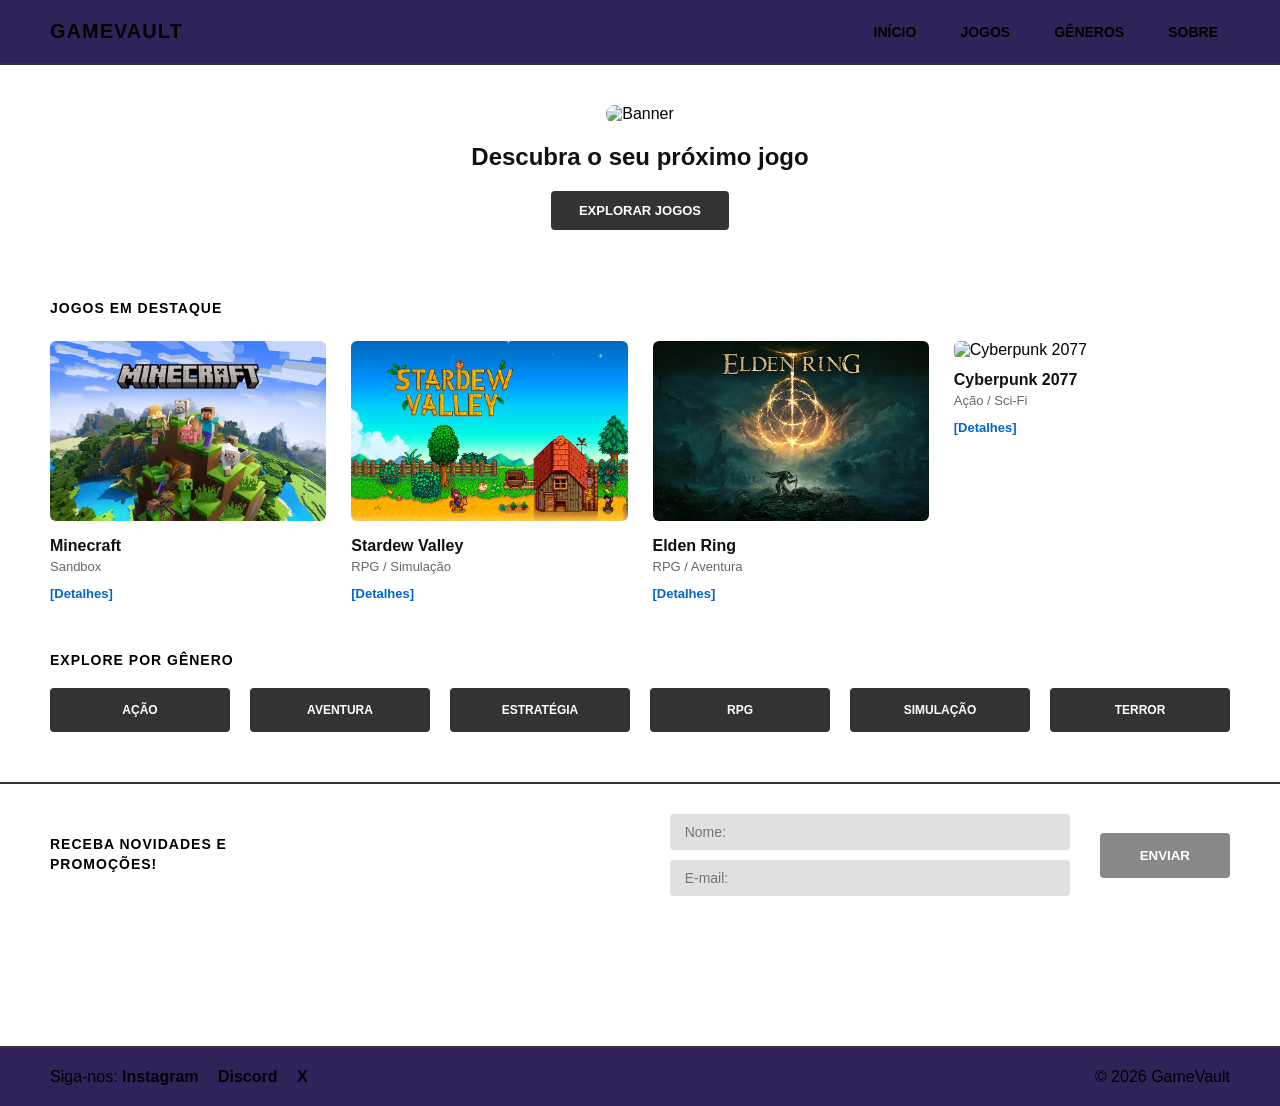
==== home.html @ a1e4e35f "criação da estrutura HTML inicial" ====
<!DOCTYPE html>
<html>
<head>
    <meta charset="UTF-8">
    <title>GAMEVAULT</title>
    <link rel="stylesheet" href="estilo.css">
</head>
<body>
    <header class="cabecalho">
        <div class="logo">GAMEVAULT</div>
        <nav class="menu-navegacao">
            <ul>
                <li><a href="#">INÍCIO</a></li>
                <li><a href="#">JOGOS</a></li>
                <li><a href="#">GÊNEROS</a></li>
                <li><a href="#">SOBRE</a></li>
            </ul>
        </nav>
    </header>
    <main>

        <section class="banner-principal">
            <img src="https://picsum.photos/id/96/4752/3168/" alt="Banner">
            <h2>Descubra o seu próximo jogo</h2>
            <button class="botao-explorar">Explorar Jogos</button>
        </section>

        <section class="destaques">
            <h3>JOGOS EM DESTAQUE</h3>
            <div class="grid-jogos">

                <article class="card-jogo">
                    <img src="imagens/minecraft.jpg" alt="Minecraft">
                    <h4>Minecraft</h4>
                    <p>Sandbox</p>
                    <a href="#" class="detalhes">[Detalhes]</a>
                </article>

                <article class="card-jogo">
                    <img src="imagens/stardew.jpg" alt="Stardew Valley">
                    <h4>Stardew Valley</h4>
                    <p>RPG / Simulação</p>
                    <a href="#" class="detalhes">[Detalhes]</a>
                </article>

                <article class="card-jogo">
                    <img src="imagens/eldenring.jpg" alt="Elden Ring">
                    <h4>Elden Ring</h4>
                    <p>RPG / Aventura</p>
                    <a href="#" class="detalhes">[Detalhes]</a>
                </article>

                <article class="card-jogo">
                    <img src="imagens/2077.jpg" alt="Cyberpunk 2077">
                    <h4>Cyberpunk 2077</h4>
                    <p>Ação / Sci-Fi</p>
                    <a href="#" class="detalhes">[Detalhes]</a>
                </article>
        </section>

        <section class="secao-generos">
            <h3>EXPLORE POR GÊNERO</h3>
            <div class="botoes-genero">
                <button class="btn-genero">Ação</button>
                <button class="btn-genero">Aventura</button>
                <button class="btn-genero">Estratégia</button>
                <button class="btn-genero">RPG</button>
                <button class="btn-genero">Simulação</button>
                <button class="btn-genero">Terror</button>
            </div>
        </section>

        <section class="secao-newsletter">
            <div class="newsletter-texto">
                <h3>RECEBA NOVIDADES E PROMOÇÕES!</h3>
            </div>

            <form class="form-novidades" onsubmit="event.preventDefault();">
                <div class="campos-grupo">
                    <input type="text" placeholder="Nome:" required>
                    <input type="email" placeholder="E-mail:" required>
                </div>

                <button type="submit" class="btn-enviar">
                    <span class="texto-botao">ENVIAR</span>
                </button>
            </form>
        </section>
    </main>
    <footer class="rodape">
        <div class="sociais">Siga-nos: <span>Instagram</span> <span>Discord</span> <span>X</span></div>
        <div class="copyright">© 2026 GameVault</div>
    </footer>
</body>
</html>
---- estilo.css ----
* {
    margin: 0;
    padding: 0;
    box-sizing: border-box;
    font-family: sans-serif;
}

header.cabecalho {
    display: flex;
    justify-content: space-between;
    align-items: center;
    padding: 20px 50px;
    background-color: #31235a;
    border-bottom: 2px solid #333;
}

header.cabecalho .logo {
    font-weight: bold;
    font-size: 20px;
    letter-spacing: 1px;
}

nav.menu-navegacao ul {
    list-style: none;
    display: flex;
}

nav.menu-navegacao li {
    margin-left: 20px;
}

nav.menu-navegacao a {
    text-decoration: none;
    color: #000000;
    font-weight:bold;
    font-size: 14px;
    padding: 4px 12px;
    border-radius: 4px;
    transition: all 0.2s ease;
}

nav.menu-navegacao a:hover {
    background-color: #c1aae6;
    transform: scale(0.95);
}

section.banner-principal {
    text-align: center;
    background-color: #ffffff;
    padding: 40px 50px;
    margin-bottom: 30px;
}

section.banner-principal img {
    width: 100%;
    max-height: 500px;
    object-fit: cover;
    object-position: center 35%;
    border-radius: 8px;
    margin-bottom: 20px;
}
section.banner-principal h2 {
    font-size: 24px;
    margin-bottom: 20px;
    color: #111;
}

section.banner-principal .botao-explorar {
    padding: 12px 28px;
    background-color: #333;
    color: #ffffff;
    border: none;
    font-weight: bold;
    text-transform: uppercase;
    font-size: 13px;
    cursor: pointer;
    border-radius: 4px;
    transition: all 0.2s ease;
}

section.banner-principal .botao-explorar:hover {
    background-color: #555;
}

section.botao-explorar .botao-explorar:active {
    transform: scale(0.95);
}

section.destaques {
    padding: 0 50px;
    margin-bottom: 50px;
}

section.destaques h3 {
    font-size: 14px;
    margin-bottom: 25px;
    letter-spacing: 1px;
}

.grid-jogos {
    display: grid;
    grid-template-columns: repeat(4, 1fr);
    gap: 25px;
}

article.card-jogo img {
    width: 100%;
    height: 180px;
    object-fit: cover;
    object-position: center 25%;
    border-radius: 6px;
    margin-bottom: 12px;
    transition: transform 0.2s ease;
}

article.card-jogo img:hover {
    transform: scale(1.03);
}

article.card-jogo h4 {
    font-size: 16px;
    color: #111;
    margin-bottom: 4px;
}

article.card-jogo p {
    font-size: 13px;
    color: #666;
    margin-bottom: 10px;
}

article.card-jogo a.detalhes {
    font-size: 13px;
    color: #0066cc;
    text-decoration: none;
    font-weight: bold;
}

article.card-jogo a.detalhes:hover {
    text-decoration: underline;
}

section.secao-generos {
    padding: 0 50px;
    margin-bottom: 50px;
}

section.secao-generos h3 {
    font-size: 14px;
    margin-bottom: 20px;
    letter-spacing: 1px;
}

.botoes-genero {
    display: grid;
    grid-template-columns: repeat(6, 1fr);
    gap: 20px;
}

.btn-genero {
    padding: 15px;
    background-color: #333;
    color: white;
    border: none;
    cursor: pointer;
    text-transform: uppercase;
    font-size: 12px;
    font-weight: bold;
    border-radius: 4px;
    transition: all 0.2s ease;
}

.btn-genero:hover {
    background-color: #555;
}

.btn-genero:active {
    transform: scale(0.95);
}

section.secao-newsletter {
    display: flex;
    justify-content: space-between;
    align-items: center;
    padding: 30px 50px;
    background-color: #ffffff;
    border-top: 2px solid #333;
    margin-bottom: 120px;
}

.newsletter-texto h3 {
    font-size: 14px;
    max-width: 200px;
    letter-spacing: 1px;
    line-height: 1.4;
}

form.form-novidades {
    display: flex;
    align-items: center;
    gap: 30px;
}

.campos-grupo {
    display: flex;
    flex-direction: column;
    gap: 10px;
}

form.form-novidades input {
    padding: 10px 15px;
    border: none;
    background-color: #e0e0e0;
    border-radius: 4px;
    width: 400px;
    font-size: 14px;
    color: #333;
}

form.form-novidades .btn-enviar {
    padding: 15px 40px;
    background-color: #888888;
    color: white;
    border: none;
    border-radius: 4px;
    font-weight: bold;
    text-transform: uppercase;
    cursor: pointer;
    transition: all 0.2s ease;
    position: relative;
    overflow: hidden;
}

form.form-novidades .btn-enviar:hover {
    background-color: #555555;
}

form.form-novidades:valid .btn-enviar:active {
    background-color: #2e7d32 !important;
    transition: none;
}

form.form-novidades:valid:focus-within .btn-enviar:focus {
    background-color: #2e7d32 !important;
}

form.form-novidades:valid:focus-within .btn-enviar:focus .texto-botao {
    font-size: 0;
}

form.form-novidades:valid:focus-within .btn-enviar:focus::after {
    content: "ENVIADO!";
    font-size: 12px;
    font-weight: bold;
    color: white;
}

footer.rodape {
    display: flex;
    justify-content: space-between;
    align-items: center;
    padding: 20px 50px;
    background-color: #31235a;
    border-top: 2px solid #333;
    font-size: 16px;
    width: 100%;
}

footer.rodape .sociais span {
    margin-right: 15px;
    font-weight: bold;
    color: #000000;
}
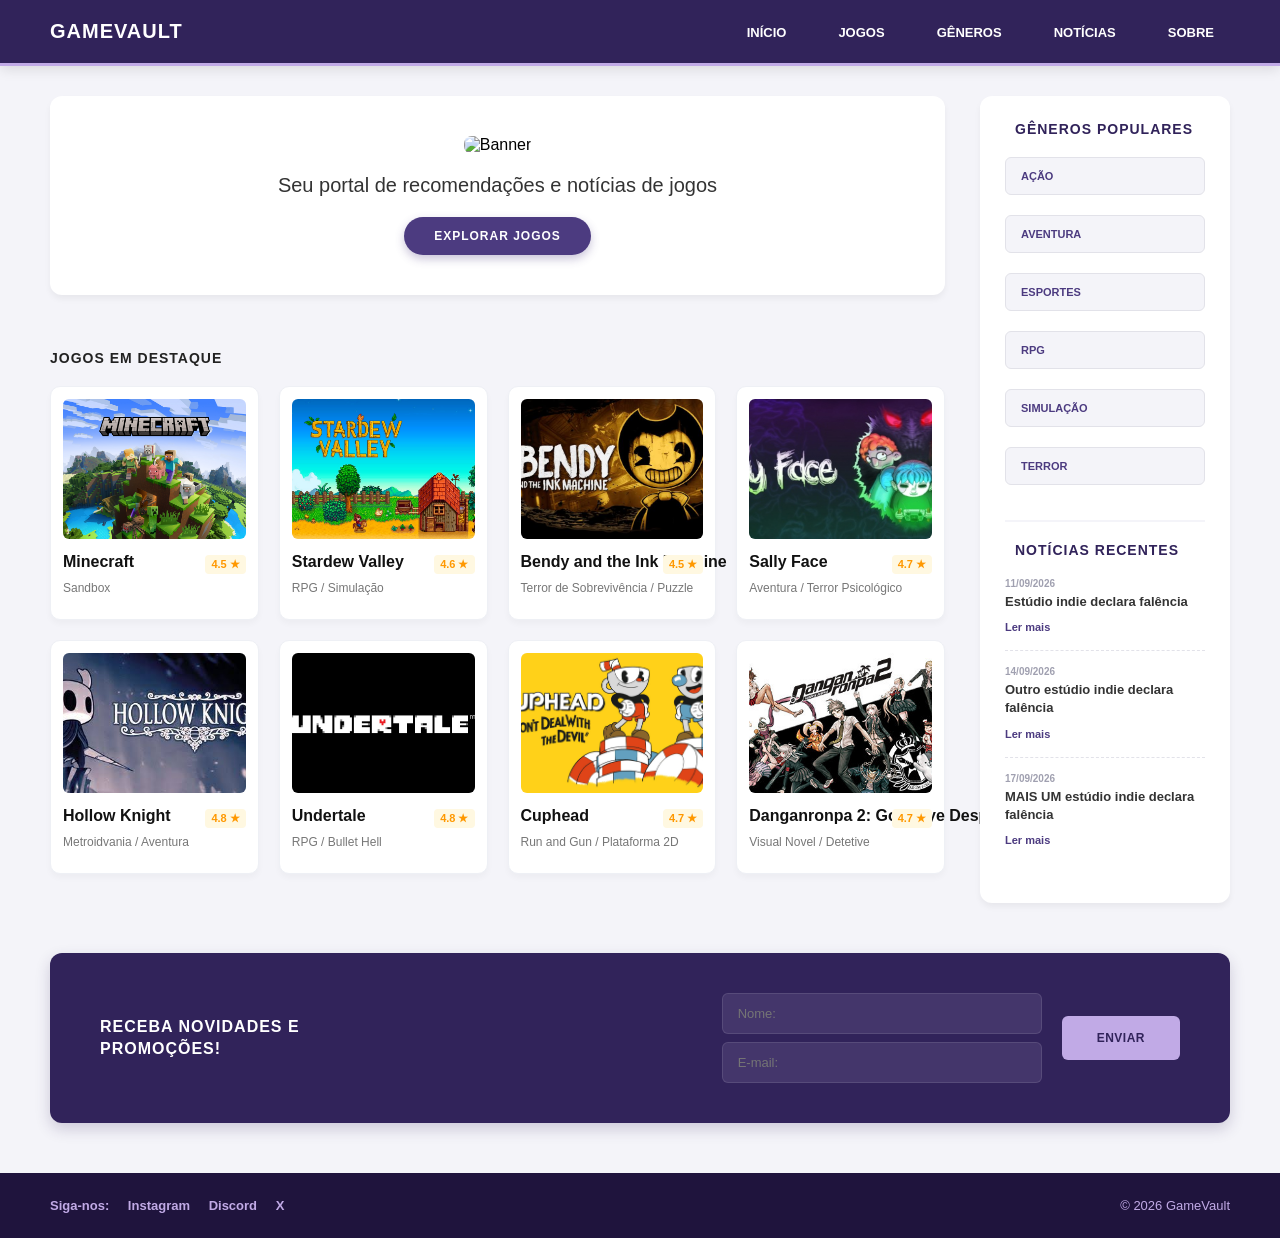
==== commit 5b5881ae: "aplicação de estilos CSS" ====
--- a/home.html
+++ b/home.html
@@ -13,62 +13,155 @@
                 <li><a href="#">INÍCIO</a></li>
                 <li><a href="#">JOGOS</a></li>
                 <li><a href="#">GÊNEROS</a></li>
+                <li><a href="#">NOTÍCIAS</a></li>
                 <li><a href="#">SOBRE</a></li>
             </ul>
         </nav>
     </header>
     <main>
 
-        <section class="banner-principal">
-            <img src="https://picsum.photos/id/96/4752/3168/" alt="Banner">
-            <h2>Descubra o seu próximo jogo</h2>
-            <button class="botao-explorar">Explorar Jogos</button>
-        </section>
 
-        <section class="destaques">
-            <h3>JOGOS EM DESTAQUE</h3>
-            <div class="grid-jogos">
+        <div class="conteudo-layout">
 
-                <article class="card-jogo">
-                    <img src="imagens/minecraft.jpg" alt="Minecraft">
-                    <h4>Minecraft</h4>
-                    <p>Sandbox</p>
-                    <a href="#" class="detalhes">[Detalhes]</a>
-                </article>
+            <div class="conteudo-dir">
 
-                <article class="card-jogo">
-                    <img src="imagens/stardew.jpg" alt="Stardew Valley">
-                    <h4>Stardew Valley</h4>
-                    <p>RPG / Simulação</p>
-                    <a href="#" class="detalhes">[Detalhes]</a>
-                </article>
+                <section class="banner-principal">
+                    <img src="https://picsum.photos/id/96/4752/3168/" alt="Banner">
+                    <h2>Seu portal de recomendações e notícias de jogos</h2>
+                    <button class="botao-explorar">Explorar Jogos</button>
+                </section>
 
-                <article class="card-jogo">
-                    <img src="imagens/eldenring.jpg" alt="Elden Ring">
-                    <h4>Elden Ring</h4>
-                    <p>RPG / Aventura</p>
-                    <a href="#" class="detalhes">[Detalhes]</a>
-                </article>
+                <section class="destaques">
+                    <h3>JOGOS EM DESTAQUE</h3>
+                    <div class="grid-jogos">
+                    
+                        <a href="#" class="card-jogo-link">
+                            <article class="card-jogo">
+                                <img src="imagens/minecraft.jpg" alt="Minecraft">
+                                <div class="card-titulo">
+                                    <h4>Minecraft</h4>
+                                    <span class="card-nota">4.5 ★</span>
+                                </div>
+                                <p>Sandbox</p>
+                            </article>
+                        </a>
+                        
+                        <a href="#" class="card-jogo-link">
+                            <article class="card-jogo">
+                                <img src="imagens/stardew.jpg" alt="Stardew Valley">
+                                <div class="card-titulo">
+                                    <h4>Stardew Valley</h4>
+                                    <span class="card-nota">4.6 ★</span>
+                                </div>
+                                <p>RPG / Simulação</p>
+                            </article>
+                        </a>
 
-                <article class="card-jogo">
-                    <img src="imagens/2077.jpg" alt="Cyberpunk 2077">
-                    <h4>Cyberpunk 2077</h4>
-                    <p>Ação / Sci-Fi</p>
-                    <a href="#" class="detalhes">[Detalhes]</a>
-                </article>
-        </section>
+                        <a href="#" class="card-jogo-link">
+                            <article class="card-jogo">
+                                <img src="imagens/bendy.jpg" alt="Bendy and the Ink Machine">
+                                <div class="card-titulo">
+                                    <h4>Bendy and the Ink Machine</h4>
+                                    <span class="card-nota">4.5 ★</span>
+                                </div>
+                                <p>Terror de Sobrevivência / Puzzle</p>
+                            </article>
+                        </a>
 
-        <section class="secao-generos">
-            <h3>EXPLORE POR GÊNERO</h3>
-            <div class="botoes-genero">
-                <button class="btn-genero">Ação</button>
-                <button class="btn-genero">Aventura</button>
-                <button class="btn-genero">Estratégia</button>
-                <button class="btn-genero">RPG</button>
-                <button class="btn-genero">Simulação</button>
-                <button class="btn-genero">Terror</button>
+                        <a href="#" class="card-jogo-link">
+                            <article class="card-jogo">
+                                <img src="imagens/sallyface.jpg" alt="Sally Face">
+                                <div class="card-titulo">
+                                    <h4>Sally Face</h4>
+                                    <span class="card-nota">4.7 ★</span>
+                                </div>
+                                <p>Aventura / Terror Psicológico</p>
+                            </article>
+                        </a>
+
+                        <a href="#" class="card-jogo-link">
+                            <article class="card-jogo">
+                                <img src="imagens/hollowknight.jpg" alt="Hollow Knight">
+                                <div class="card-titulo">
+                                    <h4>Hollow Knight</h4>
+                                    <span class="card-nota">4.8 ★</span>
+                                </div>
+                                <p>Metroidvania / Aventura</p>
+                            </article>
+                        </a>
+
+                        <a href="#" class="card-jogo-link">
+                            <article class="card-jogo">
+                                <img src="imagens/Undertale.jpg" alt="Undertale">
+                                <div class="card-titulo">
+                                    <h4>Undertale</h4>
+                                    <span class="card-nota">4.8 ★</span>
+                                </div>
+                                <p>RPG / Bullet Hell</p>
+                            </article>
+                        </a>
+
+                        <a href="#" class="card-jogo-link">
+                            <article class="card-jogo">
+                                <img src="imagens/cuphead.jpg" alt="Cuphead">
+                                <div class="card-titulo">
+                                    <h4>Cuphead</h4>
+                                    <span class="card-nota">4.7 ★</span>
+                                </div>
+                                <p>Run and Gun / Plataforma 2D</p>
+                            </article>
+                        </a>
+
+                        <a href="#" class="card-jogo-link">
+                            <article class="card-jogo">
+                                <img src="imagens/danganronpa2.jpg" alt="Danganronpa 2">
+                                <div class="card-titulo">
+                                    <h4>Danganronpa 2: Goodbye Despair</h4>
+                                    <span class="card-nota">4.7 ★</span>
+                                </div>
+                                <p>Visual Novel / Detetive</p>
+                            </article>
+                        </a>
+
+                </section>
             </div>
-        </section>
+
+            <section class="secao-generos">
+                <h3>GÊNEROS POPULARES</h3>
+                <div class="botoes-genero">
+                    <button class="btn-genero">Ação</button>
+                    <button class="btn-genero">Aventura</button>
+                    <button class="btn-genero">Esportes</button>
+                    <button class="btn-genero">RPG</button>
+                    <button class="btn-genero">Simulação</button>
+                    <button class="btn-genero">Terror</button>
+                </div>
+
+                <div class="noticias-lateral">
+                    <h3>NOTÍCIAS RECENTES</h3>
+
+                    <article class="noticia-item">
+                        <span class="noticia-data">11/09/2026</span>
+                        <h4>Estúdio indie declara falência</h4>
+                        <a href="#" class="link-noticia">Ler mais</a>
+                    </article>
+
+                    <article class="noticia-item">
+                        <span class="noticia-data">14/09/2026</span>
+                        <h4>Outro estúdio indie declara falência</h4>
+                        <a href="#" class="link-noticia">Ler mais</a>
+                    </article>
+
+                    <article class="noticia-item">
+                        <span class="noticia-data">17/09/2026</span>
+                        <h4>MAIS UM estúdio indie declara falência</h4>
+                        <a href="#" class="link-noticia">Ler mais</a>
+                    </article>
+
+                </div>
+            </section>
+
+        </div>
 
         <section class="secao-newsletter">
             <div class="newsletter-texto">
@@ -88,7 +181,12 @@
         </section>
     </main>
     <footer class="rodape">
-        <div class="sociais">Siga-nos: <span>Instagram</span> <span>Discord</span> <span>X</span></div>
+        <div class="sociais">
+            <span>Siga-nos:</span> 
+            <span><a href="https://instagram.com" target="_blank">Instagram</a></span> 
+            <span><a href="https://discord.com" target="_blank">Discord</a></span> 
+            <span><a href="https://x.com" target="_blank">X</a></span> 
+        </div>
         <div class="copyright">© 2026 GameVault</div>
     </footer>
 </body>
--- a/estilo.css
+++ b/estilo.css
@@ -2,22 +2,27 @@
     margin: 0;
     padding: 0;
     box-sizing: border-box;
-    font-family: sans-serif;
-}
-
+    font-family: 'Segoe UI', Tahoma, Geneva, Verdana, sans-serif;
+}
+
+body {
+    background-color: #f4f4f9;
+}
 header.cabecalho {
     display: flex;
     justify-content: space-between;
     align-items: center;
     padding: 20px 50px;
     background-color: #31235a;
-    border-bottom: 2px solid #333;
+    border-bottom: 3px solid #c1aae6;
+    box-shadow: 0 4px 12px rgba(0,0,0,0.1);
 }
 
 header.cabecalho .logo {
     font-weight: bold;
     font-size: 20px;
     letter-spacing: 1px;
+    color: #ffffff;
 }
 
 nav.menu-navegacao ul {
@@ -31,55 +36,62 @@
 
 nav.menu-navegacao a {
     text-decoration: none;
-    color: #000000;
-    font-weight:bold;
-    font-size: 14px;
-    padding: 4px 12px;
-    border-radius: 4px;
-    transition: all 0.2s ease;
+    color: #ffffff;
+    font-weight: 600;
+    font-size: 13px;
+    padding: 8px 16px;
+    border-radius: 20px;
+    transition: all 0.3s ease;
 }
 
 nav.menu-navegacao a:hover {
     background-color: #c1aae6;
-    transform: scale(0.95);
+    color: #31235a;
 }
 
 section.banner-principal {
     text-align: center;
-    background-color: #ffffff;
     padding: 40px 50px;
     margin-bottom: 30px;
+    background-color: #ffffff;
+    border-radius: 12px;
+    box-shadow: 0 4px 6px rgba(0,0,0,0.05);
 }
 
 section.banner-principal img {
     width: 100%;
-    max-height: 500px;
+    max-height: 350px;
     object-fit: cover;
     object-position: center 35%;
     border-radius: 8px;
     margin-bottom: 20px;
 }
 section.banner-principal h2 {
-    font-size: 24px;
+    font-size: 20px;
     margin-bottom: 20px;
-    color: #111;
+    color: #333;
+    font-weight: 500;
 }
 
 section.banner-principal .botao-explorar {
-    padding: 12px 28px;
-    background-color: #333;
+    padding: 12px 30px;
+    background-color: #4c3b80;
     color: #ffffff;
     border: none;
     font-weight: bold;
     text-transform: uppercase;
-    font-size: 13px;
+    font-size: 12px;
+    letter-spacing: 1px;
     cursor: pointer;
-    border-radius: 4px;
+    border-radius: 25px;
     transition: all 0.2s ease;
+    box-shadow: 0 4px 10px rgba(76, 59, 128, 0.3);
 }
 
 section.banner-principal .botao-explorar:hover {
-    background-color: #555;
+    background-color: #c1aae6;
+    color: #31235a;
+    transform: translateY(-2px);
 }
 
 section.botao-explorar .botao-explorar:active {
@@ -87,35 +99,51 @@
 }
 
 section.destaques {
-    padding: 0 50px;
-    margin-bottom: 50px;
+    padding: 0;
 }
 
 section.destaques h3 {
     font-size: 14px;
-    margin-bottom: 25px;
-    letter-spacing: 1px;
+    margin-bottom: 20px;
+    letter-spacing: 1px;
+    color: #222;
 }
 
 .grid-jogos {
     display: grid;
     grid-template-columns: repeat(4, 1fr);
-    gap: 25px;
+    gap: 20px;
+}
+
+.card-jogo-link {
+    text-decoration: none;
+    color: inherit;
+    display: block;
+}
+
+article.card-jogo {
+    background-color: #ffffff;
+    padding: 12px;
+    border-radius: 10px;
+    box-shadow: 0 4px 6px rgba(0,0,0,0.03);
+    transition: all 0.3s ease;
+    border: 1px solid #eef0f5;
 }
 
 article.card-jogo img {
     width: 100%;
-    height: 180px;
+    height: 140px;
     object-fit: cover;
-    object-position: center 25%;
     border-radius: 6px;
-    margin-bottom: 12px;
-    transition: transform 0.2s ease;
-}
-
-article.card-jogo img:hover {
-    transform: scale(1.03);
-}
+    margin-bottom: 10px;
+}
+
+.card-jogo-link:hover article.card-jogo {
+    transform: translateY(-8px);
+    box-shadow: 0 12px 20px rgba(49, 35, 90, 0.15);
+    border-color: #c1aae6;
+}
+
 
 article.card-jogo h4 {
     font-size: 16px;
@@ -123,55 +151,86 @@
     margin-bottom: 4px;
 }
 
+.card-titulo {
+    display: flex;
+    justify-content: space-between;
+    align-items: center;
+    margin-bottom: 6px;
+}
+
+.card-titulo h4 {
+    font-size: 14px;
+    color: #222;
+    font-weight: 700;
+    white-space: nowrap;
+    max-width: 110px;
+}
+
+.card-nota {
+    font-size: 11px;
+    font-weight: 800;
+    color: #ff9800;
+    background-color: #fff8e1;
+    padding: 3px 6px;
+    border-radius: 4px;
+}
+
 article.card-jogo p {
-    font-size: 13px;
-    color: #666;
-    margin-bottom: 10px;
-}
-
-article.card-jogo a.detalhes {
-    font-size: 13px;
-    color: #0066cc;
-    text-decoration: none;
-    font-weight: bold;
-}
-
-article.card-jogo a.detalhes:hover {
-    text-decoration: underline;
+    font-size: 12px;
+    color: #777;
+    margin-bottom: 12px;
 }
 
 section.secao-generos {
-    padding: 0 50px;
-    margin-bottom: 50px;
+    flex: 1;
+    max-width: 250px;
+    background-color: #ffffff;
+    padding: 25px;
+    border-radius: 12px;
+    box-shadow: 0 4px 6px rgba(0,0,0,0.05);
+    height: fit-content;
+}
+
+.botoes-genero {
+    display: flex;
+    flex-direction: column;
+    gap: 12px;
 }
 
 section.secao-generos h3 {
     font-size: 14px;
     margin-bottom: 20px;
     letter-spacing: 1px;
+    color: #31235a;
+    border-left: 4px solic #4c3b80;
+    padding-left: 10px;
 }
 
 .botoes-genero {
-    display: grid;
-    grid-template-columns: repeat(6, 1fr);
+    display: flex;
+    flex-direction: column;
     gap: 20px;
 }
 
 .btn-genero {
-    padding: 15px;
-    background-color: #333;
-    color: white;
-    border: none;
+    padding: 12px;
+    background-color: #f4f4f9;
+    color: #4c3b80;
+    border: 1px solid #e2e2e9;
     cursor: pointer;
     text-transform: uppercase;
-    font-size: 12px;
-    font-weight: bold;
-    border-radius: 4px;
+    font-size: 11px;
+    font-weight: 700;
+    border-radius: 6px;
+    padding-left: 15px;
+    text-align: left;
     transition: all 0.2s ease;
 }
 
 .btn-genero:hover {
-    background-color: #555;
+    background-color: #c1aae6;
+    color: #ffffff;
+    padding-top: 20px;
 }
 
 .btn-genero:active {
@@ -182,66 +241,77 @@
     display: flex;
     justify-content: space-between;
     align-items: center;
-    padding: 30px 50px;
-    background-color: #ffffff;
-    border-top: 2px solid #333;
-    margin-bottom: 120px;
+    padding: 40px 50px;
+    background-color: #31235a;
+    margin: 0 50px 50px 50px;
+    border-radius: 12px;
+    box-shadow: 0 6px 15px rgba(49, 35, 90, 0.2);
 }
 
 .newsletter-texto h3 {
-    font-size: 14px;
-    max-width: 200px;
+    font-size: 16px;
+    max-width: 250px;
     letter-spacing: 1px;
     line-height: 1.4;
+    color: #ffffff;
 }
 
 form.form-novidades {
     display: flex;
     align-items: center;
-    gap: 30px;
+    gap: 20px;
 }
 
 .campos-grupo {
     display: flex;
     flex-direction: column;
-    gap: 10px;
+    gap: 8px;
 }
 
 form.form-novidades input {
-    padding: 10px 15px;
+    padding: 12px 15px;
+    border: 1px solid rgba(255,255,255,0.1);
+    background-color: rgba(227, 204, 240, 0.11);
+    border-radius: 6px;
+    width: 320px;
+    font-size: 13px;
+    color: #ffffff;
+    transition: all 0.3s;
+}
+
+form.form-novidades input:focus {
+    background-color: rgba(255,255,255,0.15);
+    outline: none;
+    border-color: #c1aae6;
+}
+
+form.form-novidades .btn-enviar {
+    padding: 15px 35px;
+    background-color: #c1aae6;
+    color: #31235a;
     border: none;
-    background-color: #e0e0e0;
-    border-radius: 4px;
-    width: 400px;
-    font-size: 14px;
-    color: #333;
-}
-
-form.form-novidades .btn-enviar {
-    padding: 15px 40px;
-    background-color: #888888;
-    color: white;
-    border: none;
-    border-radius: 4px;
-    font-weight: bold;
+    border-radius: 6px;
+    font-weight: 700;
     text-transform: uppercase;
+    font-size: 12px;
+    letter-spacing: 0.5px;
     cursor: pointer;
     transition: all 0.2s ease;
-    position: relative;
-    overflow: hidden;
 }
 
 form.form-novidades .btn-enviar:hover {
-    background-color: #555555;
+    background-color: #ffffff;
+    transform: translateY(-2px);
 }
 
 form.form-novidades:valid .btn-enviar:active {
     background-color: #2e7d32 !important;
-    transition: none;
+    color: white !important;
 }
 
 form.form-novidades:valid:focus-within .btn-enviar:focus {
     background-color: #2e7d32 !important;
+    color: white !important;
 }
 
 form.form-novidades:valid:focus-within .btn-enviar:focus .texto-botao {
@@ -259,15 +329,101 @@
     display: flex;
     justify-content: space-between;
     align-items: center;
-    padding: 20px 50px;
-    background-color: #31235a;
-    border-top: 2px solid #333;
-    font-size: 16px;
+    padding: 25px 50px;
+    background-color: #1f143d;;
+    font-size: 13px;
     width: 100%;
 }
 
 footer.rodape .sociais span {
     margin-right: 15px;
+    font-weight: 600;
+    color: #c1aae6;
+}
+
+footer.rodape .sociais a {
+    color: inherit; 
+    text-decoration: none;
+    transition: color 0.2s ease;
+}
+
+footer.rodape .sociais a:hover {
+    color: #ffffff;
+    text-decoration: underline;
+}
+
+footer.rodape .copyright {
+    color: #c1aae6;
+}
+
+.conteudo-layout {
+    display: flex;
+    padding: 0 50px;
+    gap: 35px;
+    margin-bottom: 50px;
+    margin-top: 30px;
+}
+
+.conteudo-dir {
+    flex: 3;
+    display: flex;
+    flex-direction: column;
+    gap: 25px;
+}
+
+section.destaques {
+    padding: 0;
+}
+
+.noticias-lateral {
+    margin-top: 35px;
+    border-top: 2px solid #f4f4f9;
+    padding-top: 20px;
+}
+
+.noticias-laterais h3 {
+    font-size: 13px;
+    margin-bottom: 15px;
+    letter-spacing: 1px;
+    color: #31235a;
+    border-left: 4px solid #4c3b80;
+    padding-left: 10px;
+}
+
+article.noticia-item {
+    margin-bottom: 15px;
+    padding-bottom: 15px;
+    border-bottom: 1px dashed #e2e2e9;
+}
+
+article.noticia-item:last-child {
+    border-bottom: none;
+}
+
+.noticia-data {
+    font-size: 10px;
+    color: #a0a0b0;
+    display: block;
+    margin-bottom: 4px;
     font-weight: bold;
-    color: #000000;
-}
+}
+
+article.noticia-item h4 {
+    font-size: 13px;
+    color: #333;
+    line-height: 1.4;
+    margin-bottom: 6px;
+    font-weight: 600;
+}
+
+article.noticia-item a.link-noticia {
+    font-size: 11px;
+    color: #4c3b80;
+    text-decoration: none;
+    font-weight: 700;
+}
+
+article.noticia-item a.link-noticia:hover {
+    color: #c1aae6;
+    text-decoration: underline;
+}
